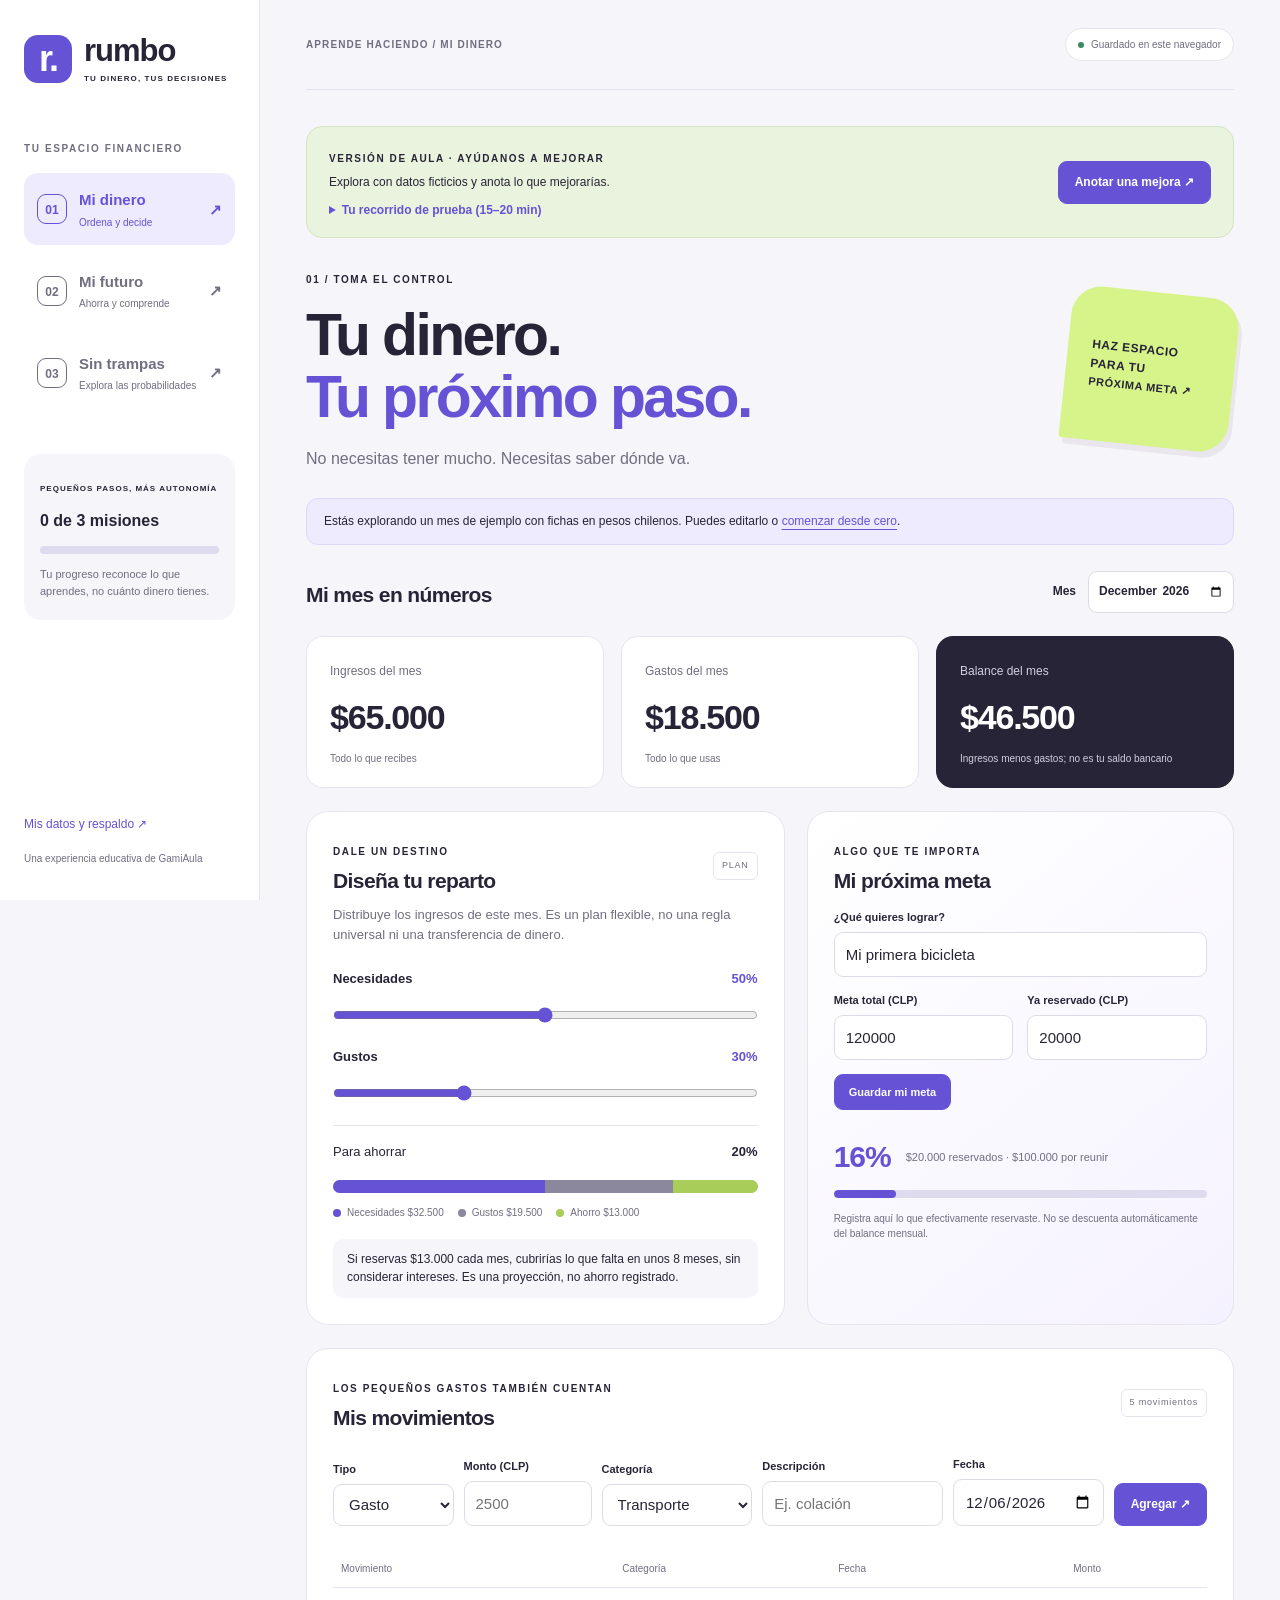
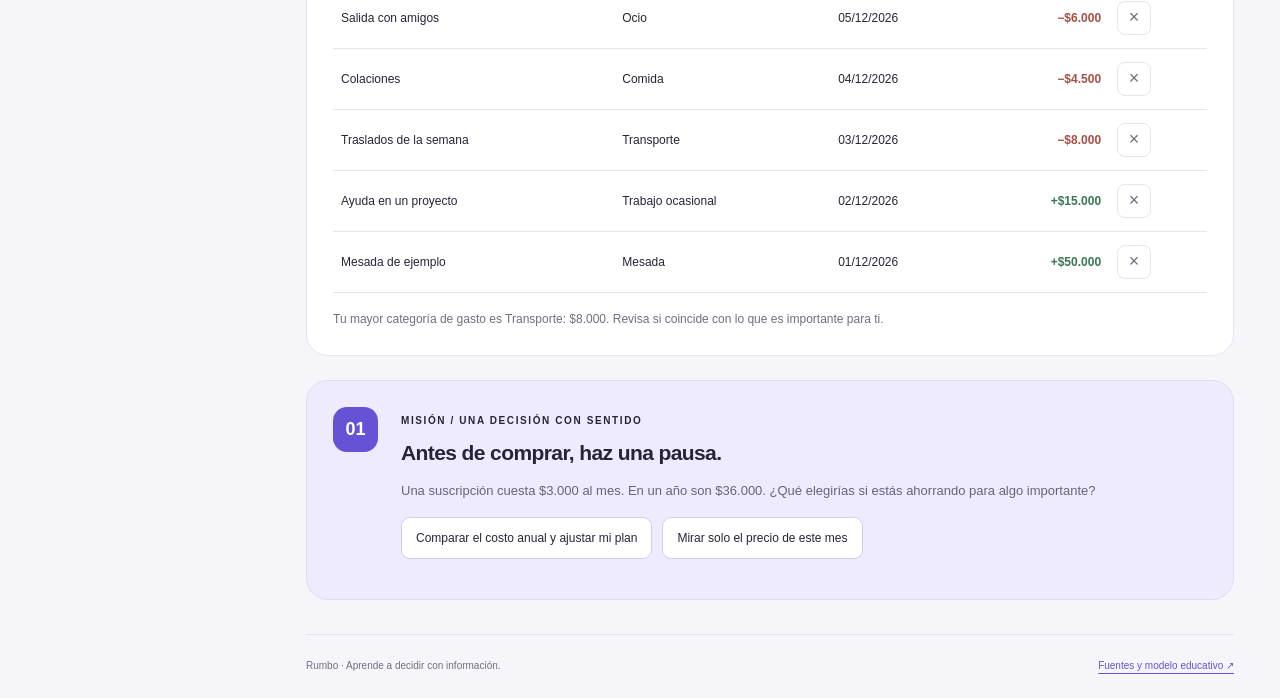
==== index.html @ 3457682f "Publicar Rumbo: finanzas para adolescentes y prueba en aula Incorpora presupuesto, productos de ahor" ====
<!doctype html>
<html lang="es-CL">
<head>
  <meta charset="utf-8">
  <meta name="viewport" content="width=device-width,initial-scale=1">
  <meta name="rumbo-version" content="1.1-aula-20261019">
  <meta name="theme-color" content="#6652d5">
  <meta name="description" content="Rumbo: aprende a organizar tu dinero, entender el ahorro y descubrir las matemáticas detrás de las apuestas.">
  <title>Rumbo · Tu dinero, tus decisiones</title>
  <link rel="icon" href="assets/icon.svg" type="image/svg+xml">
  <link rel="stylesheet" href="assets/styles.css">
  <script defer src="assets/finance.js"></script>
  <script defer src="assets/app.js"></script>
</head>
<body>
<a class="skip" href="#main">Saltar al contenido</a>
<aside class="sidebar">
  <a href="#dinero" class="brand"><span class="brand-icon">r.</span><span>rumbo<span class="brand-small">TU DINERO, TUS DECISIONES</span></span></a>
  <div class="side-label">TU ESPACIO FINANCIERO</div>
  <nav aria-label="Secciones principales">
    <a href="#dinero" data-route="dinero"><span class="nav-symbol">01</span><span>Mi dinero<small>Ordena y decide</small></span><span class="arrow">↗</span></a>
    <a href="#futuro" data-route="futuro"><span class="nav-symbol">02</span><span>Mi futuro<small>Ahorra y comprende</small></span><span class="arrow">↗</span></a>
    <a href="#riesgos" data-route="riesgos"><span class="nav-symbol">03</span><span>Sin trampas<small>Explora las probabilidades</small></span><span class="arrow">↗</span></a>
  </nav>
  <div class="route-progress"><span class="eyebrow">PEQUEÑOS PASOS, MÁS AUTONOMÍA</span><strong id="progress-label">0 de 3 misiones</strong><progress id="progress" max="3" value="0">0 de 3</progress><p>Tu progreso reconoce lo que aprendes, no cuánto dinero tienes.</p></div>
  <div class="side-bottom"><button class="text-button" id="open-data">Mis datos y respaldo ↗</button><span>Una experiencia educativa de GamiAula</span></div>
</aside>
<main id="main" tabindex="-1">
  <header class="topbar"><span id="breadcrumb">APRENDE HACIENDO / MI DINERO</span><span class="local-pill"><i></i> Guardado en este navegador</span></header>

  <aside class="classroom-banner" aria-label="Prueba en aula"><div><span class="eyebrow">VERSIÓN DE AULA · AYÚDANOS A MEJORAR</span><p>Explora con datos ficticios y anota lo que mejorarías.</p><details><summary>Tu recorrido de prueba (15–20 min)</summary><ol><li>Mi dinero: agrega un gasto y cambia tu meta.</li><li>Mi futuro: compara dos productos y calcula un escenario con tasa cero.</li><li>Sin trampas: compara la ruleta con la moneda justa. ¿Qué cambia?</li><li>Anota una mejora concreta y descarga tus notas para entregarlas al docente.</li></ol></details></div><button class="button" id="open-feedback">Anotar una mejora ↗</button></aside>
  <section class="page" id="page-dinero" aria-labelledby="title-dinero">
    <div class="page-heading"><div><span class="eyebrow">01 / TOMA EL CONTROL</span><h1 id="title-dinero">Tu dinero.<br><span>Tu próximo paso.</span></h1><p>No necesitas tener mucho. Necesitas saber dónde va.</p></div><div class="heading-sticker">HAZ ESPACIO<br>PARA TU<br><strong>PRÓXIMA META ↗</strong></div></div>
    <div class="notice" id="demo-notice">Estás explorando un mes de ejemplo con fichas en pesos chilenos. Puedes editarlo o <button class="text-button" id="start-empty">comenzar desde cero</button>.</div>
    <div class="section-line"><h2>Mi mes en números</h2><label class="inline-label" for="period">Mes <input id="period" type="month"></label></div>
    <div class="stats"><article class="stat"><span>Ingresos del mes</span><strong id="income">$0</strong><small>Todo lo que recibes</small></article><article class="stat"><span>Gastos del mes</span><strong id="expenses">$0</strong><small>Todo lo que usas</small></article><article class="stat dark"><span>Balance del mes</span><strong id="balance">$0</strong><small>Ingresos menos gastos; no es tu saldo bancario</small></article></div>
    <div class="grid budget-grid"><article class="card"><div class="card-heading"><div><span class="eyebrow">DALE UN DESTINO</span><h2>Diseña tu reparto</h2></div><span class="mini-badge">PLAN</span></div><p>Distribuye los ingresos de este mes. Es un plan flexible, no una regla universal ni una transferencia de dinero.</p><div class="allocation"><label for="needs">Necesidades <output id="needs-out">50%</output></label><input id="needs" type="range" min="0" max="100" value="50"><label for="wants">Gustos <output id="wants-out">30%</output></label><input id="wants" type="range" min="0" max="100" value="30"><div class="allocation-row">Para ahorrar <strong id="save-percent">20%</strong></div></div><div id="allocation-bar" class="stacked" aria-hidden="true"></div><div id="allocation-amounts" class="legend"></div><p class="feedback" id="budget-feedback" aria-live="polite"></p></article>
    <article class="card goal-card"><span class="eyebrow">ALGO QUE TE IMPORTA</span><h2>Mi próxima meta</h2><form id="goal-form"><label for="goal-name">¿Qué quieres lograr?</label><input id="goal-name" maxlength="60" value="Mi primera bicicleta" required><div class="two"><div><label for="goal-target">Meta total (CLP)</label><input id="goal-target" type="number" min="1" max="100000000" step="1" value="120000" required></div><div><label for="goal-saved">Ya reservado (CLP)</label><input id="goal-saved" type="number" min="0" max="100000000" step="1" value="20000" required></div></div><button class="button small" type="submit">Guardar mi meta</button></form><div class="goal-summary"><strong id="goal-percentage">17%</strong><span id="goal-status"></span></div><progress id="goal-progress" max="100" value="17">17%</progress><p class="muted">Registra aquí lo que efectivamente reservaste. No se descuenta automáticamente del balance mensual.</p></article></div>
    <article class="card ledger"><div class="card-heading"><div><span class="eyebrow">LOS PEQUEÑOS GASTOS TAMBIÉN CUENTAN</span><h2>Mis movimientos</h2></div><span class="mini-badge" id="entry-count">0 movimientos</span></div><form id="entry-form" class="entry-form"><div><label for="entry-type">Tipo</label><select id="entry-type"><option value="expense">Gasto</option><option value="income">Ingreso</option></select></div><div><label for="entry-amount">Monto (CLP)</label><input id="entry-amount" type="number" min="1" max="10000000" step="1" placeholder="2500" required></div><div><label for="entry-category">Categoría</label><select id="entry-category"><option>Transporte</option><option>Comida</option><option>Ocio</option><option>Mesada</option><option>Trabajo ocasional</option><option>Otros</option></select></div><div><label for="entry-note">Descripción</label><input id="entry-note" maxlength="80" placeholder="Ej. colación" required></div><div><label for="entry-date">Fecha</label><input id="entry-date" type="date" required></div><button class="button" type="submit">Agregar ↗</button></form><div class="table-wrap"><table><caption class="sr-only">Movimientos del mes seleccionado</caption><thead><tr><th>Movimiento</th><th>Categoría</th><th>Fecha</th><th class="align-right">Monto</th><th><span class="sr-only">Acciones</span></th></tr></thead><tbody id="entries"></tbody></table></div><div id="spending-summary" class="muted"></div></article>
    <article class="mission"><span class="mission-number">01</span><div><span class="eyebrow">MISIÓN / UNA DECISIÓN CON SENTIDO</span><h2>Antes de comprar, haz una pausa.</h2><p>Una suscripción cuesta $3.000 al mes. En un año son $36.000. ¿Qué elegirías si estás ahorrando para algo importante?</p><div class="choices" data-mission="budget"><button data-answer="compare">Comparar el costo anual y ajustar mi plan</button><button data-answer="ignore">Mirar solo el precio de este mes</button></div><p class="mission-feedback" aria-live="polite"></p></div></article>
  </section>
  <section class="page" id="page-futuro" hidden aria-labelledby="title-futuro">
    <div class="page-heading"><div><span class="eyebrow">02 / PIENSA UN POCO MÁS ALLÁ</span><h1 id="title-futuro">Tu yo del futuro<br><span>te lo va a agradecer.</span></h1><p>Comprende las opciones antes de elegir dónde guardar tu dinero.</p></div><div class="heading-sticker mint">TIEMPO<br>+ CONSTANCIA<br><strong>= POSIBILIDADES</strong></div></div>
    <div class="concept-strip"><div><strong>Ahorro</strong><p>Reservar parte del dinero para una meta o un imprevisto.</p></div><div><strong>Inversión</strong><p>Usar dinero en un instrumento que puede generar un retorno y también pérdidas.</p></div><div><strong>Liquidez</strong><p>Qué tan fácil y rápido puedes recuperar tu dinero.</p></div></div>
    <div class="section-line"><h2>No todas las opciones hacen lo mismo</h2><span class="muted">Abre una ficha para conocerla</span></div>
    <div class="products" id="products"></div>
    <article class="card"><div class="card-heading"><div><span class="eyebrow">LABORATORIO DE AHORRO</span><h2>Lo pequeño puede sumar</h2></div><span class="mini-badge">SIMULADOR</span></div><p>Prueba una tasa hipotética, incluso negativa. No representa una oferta ni garantiza resultados. Los aportes se realizan al final de cada mes.</p><form id="saving-form" class="saving-form"><div><label for="initial">Monto inicial (CLP)</label><input id="initial" type="number" min="0" max="100000000" value="20000" step="1" required></div><div><label for="monthly">Aporte mensual (CLP)</label><input id="monthly" type="number" min="0" max="10000000" value="10000" step="1" required></div><div><label for="months">Plazo (meses)</label><input id="months" type="number" min="1" max="120" value="12" step="1" required></div><div><label for="rate">Tasa anual efectiva (%)</label><input id="rate" type="number" min="-50" max="50" value="4" step="0.1" required></div><div><label for="inflation">Inflación anual supuesta (%)</label><input id="inflation" type="number" min="-10" max="50" value="3" step="0.1" required></div><button class="button" type="submit">Calcular mi escenario ↗</button></form><div class="grid projection-grid"><div><div class="projection-total"><span>Total nominal al final</span><strong id="projection-total"></strong></div><dl class="metrics"><div><dt>Dinero aportado</dt><dd id="contributed"></dd></div><div><dt>Interés o variación simulada</dt><dd id="yield"></dd></div><div><dt>Valor en pesos de hoy</dt><dd id="real"></dd></div></dl><p class="muted">El valor real ajusta el total por la inflación supuesta. Este modelo omite impuestos, comisiones y variaciones de tasa.</p></div><div><div id="saving-chart" class="chart"></div><div class="legend"><span><i class="dot purple"></i> Total nominal</span><span><i class="dot gray"></i> Aportes</span></div></div></div></article>
    <div class="grid"><article class="card tinted"><span class="eyebrow">UNA PROMESA QUE MERECE PREGUNTAS</span><h2>“Duplica tu dinero sin riesgo”.</h2><p>Una rentabilidad muy alta, garantizada y urgente es una señal de alerta. Verifica la institución, entiende los costos y conversa con un adulto de confianza antes de entregar dinero o datos.</p><a href="https://www.cmfchile.cl/educa/621/w3-article-27432.html" target="_blank" rel="noopener noreferrer">Explorar CMF Educa ↗</a></article><article class="card"><span class="eyebrow">CUATRO PREGUNTAS CLAVE</span><h2>Antes de elegir un producto</h2><ol class="questions"><li>¿Para qué necesito el dinero y en qué fecha?</li><li>¿Cuánto podría perder y cómo me afectaría?</li><li>¿Cuándo puedo retirarlo y cuánto cuesta?</li><li>¿Quién lo ofrece y dónde verifico sus condiciones?</li></ol><p class="muted">El acceso de menores y los requisitos de representación dependen del producto y la institución. Esta app no abre cuentas ni realiza inversiones.</p></article></div>
    <article class="mission"><span class="mission-number">02</span><div><span class="eyebrow">MISIÓN / EL TIEMPO IMPORTA</span><h2>Necesitas tu dinero en dos semanas.</h2><p>Estás juntando dinero para una salida con tu curso. ¿Qué revisarías primero?</p><div class="choices" data-mission="saving"><button data-answer="liquidity">La disponibilidad del dinero y el riesgo de pérdida</button><button data-answer="return">Solo la opción que promete ganar más</button></div><p class="mission-feedback" aria-live="polite"></p></div></article>
  </section>
  <section class="page" id="page-riesgos" hidden aria-labelledby="title-riesgos">
    <div class="page-heading"><div><span class="eyebrow">03 / MIRA DETRÁS DE LA PROMESA</span><h1 id="title-riesgos">La suerte no es<br><span>un plan financiero.</span></h1><p>Descubre por qué ganar una vez no cambia las reglas del juego.</p></div><div class="heading-sticker coral">PREGUNTA<br>POR LOS NÚMEROS.<br><strong>NO POR LA RACHA.</strong></div></div>
    <div class="notice coral-notice">Laboratorio matemático con fichas ficticias. Aquí no se apuesta, no se compra y no hay premios por ganar.</div>
    <div class="grid"><article class="card"><span class="eyebrow">EL DETALLE QUE CAMBIA TODO</span><h2>¿Qué es la ventaja de la casa?</h2><p>Es la parte de lo apostado que el modelo deja, en promedio, al operador. En una ruleta europea idealizada, apostar a un color acierta 18 de 37 veces: el cero hace la diferencia.</p><div class="formula">18/37 × (+1) + 19/37 × (−1)<strong>= −1/37 ≈ −2,70%</strong></div><p>Puedes ganar una sesión. Al repetir apuestas con estas reglas, el resultado esperado es negativo. El retorno promedio no describe lo que recibirá cada persona.</p></article><article class="card dark-card"><span class="eyebrow">UNA GANANCIA AISLADA NO ES UNA ESTRATEGIA</span><h2>Observa muchas sesiones,<br>no solo una historia.</h2><p>Las redes suelen mostrar a quien ganó. No muestran necesariamente a todas las personas que perdieron ni cuánto apostaron antes.</p><p>En el laboratorio compararás una sesión, el promedio de 300 sesiones y el resultado esperado según las reglas.</p></article></div>
    <article class="card"><div class="card-heading"><div><span class="eyebrow">LABORATORIO DE PROBABILIDADES</span><h2>Lo que una racha no te cuenta</h2></div><span class="mini-badge">300 SESIONES</span></div><form id="risk-form" class="risk-form"><div><label for="risk-model">Modelo matemático</label><select id="risk-model"><option value="roulette">Ruleta europea: color (18/37)</option><option value="coin">Moneda: pago total de 1,9×</option><option value="fair">Moneda justa: control sin ventaja</option></select></div><div><label for="risk-stake">Fichas por ronda</label><input id="risk-stake" type="number" value="100" min="1" max="100000" step="1" required></div><div><label for="risk-rounds">Rondas por sesión</label><select id="risk-rounds"><option value="10">10</option><option value="100" selected>100</option><option value="500">500</option><option value="1000">1.000</option></select></div><button class="button" type="submit">Analizar 300 sesiones ↗</button></form><p class="muted" id="model-description"></p><div class="stats risk-stats"><article class="stat"><span>Ventaja teórica de la casa</span><strong id="house-edge"></strong><small>Por cada ficha apostada</small></article><article class="stat"><span>Resultado esperado por sesión</span><strong id="expected-net"></strong><small>Según probabilidades y pagos</small></article><article class="stat dark"><span>Promedio observado por sesión</span><strong id="observed-net"></strong><small>Varía en cada experimento</small></article></div><div id="risk-chart" class="chart wide-chart"></div><div class="legend"><span><i class="dot gray"></i> Una sesión</span><span><i class="dot purple"></i> Promedio de 300 sesiones</span><span><i class="dot coral-dot"></i> Resultado esperado</span></div><div id="session-bar" class="stacked" aria-hidden="true"></div><p id="session-summary" class="feedback" aria-live="polite"></p><details><summary>Cómo interpretar el experimento</summary><p>Cada ronda es independiente y usa el mismo tamaño de apuesta. Si se acierta, el pago total incluye la ficha inicial; si se pierde, se pierde esa ficha. En el control justo no hay ventaja de la casa, pero sigue existiendo variación y riesgo de pérdidas.</p><p>Completamos todas las rondas sin límite de capital para estudiar el resultado neto acumulado. Los valores negativos son pérdidas acumuladas, no un saldo real. No modelamos endeudamiento ni abandono por falta de fondos.</p><p>La ventaja indica el ingreso bruto esperado por lo apostado, antes de gastos del operador. Ni una sesión ni 300 sesiones garantizan un resultado concreto.</p></details></article>
    <div class="grid"><article class="card"><span class="eyebrow">LA FALACIA DEL JUGADOR</span><h2>“Ya me toca ganar”.</h2><p>En un evento independiente, los resultados anteriores no cambian la probabilidad del siguiente. Después de cinco pérdidas en el modelo de ruleta, acertar a un color sigue teniendo probabilidad 18/37.</p><div class="probability-strip"><strong>48,65%</strong><span>antes de la racha<br>y después de la racha</span></div></article><article class="card tinted"><span class="eyebrow">SEÑALES PARA HACER UNA PAUSA</span><h2>Recuperar lo perdido puede costar más.</h2><p>Perseguir pérdidas, ocultar gastos, pedir dinero para apostar o dejar actividades importantes son razones para buscar apoyo.</p><p>Habla con un adulto de confianza, orientación de tu colegio o un profesional de salud. Pedir ayuda no requiere haber perdido una cantidad determinada.</p></article></div>
    <article class="mission"><span class="mission-number">03</span><div><span class="eyebrow">MISIÓN / DESARMA LA TRAMPA</span><h2>Perdiste cinco veces seguidas.</h2><p>En este modelo las rondas son independientes. ¿Qué pasa con la siguiente?</p><div class="choices" data-mission="risk"><button data-answer="same">La probabilidad sigue igual</button><button data-answer="due">Es más probable ganar porque “ya toca”</button></div><p class="mission-feedback" aria-live="polite"></p></div></article>
  </section>
  <footer><span>Rumbo · Aprende a decidir con información.</span><button class="text-button" id="open-sources">Fuentes y modelo educativo ↗</button></footer>
</main>
<dialog id="data-dialog"><div class="dialog-heading"><h2>Tu espacio, tus datos</h2><button class="icon-button" data-close="data-dialog" aria-label="Cerrar">×</button></div><p>No necesitas registrarte. Tus movimientos, meta y misiones se guardan en este navegador. No llegan a GitHub ni a GamiAula.</p><p>En un dispositivo compartido, usa ejemplos ficticios. Puedes descargar un respaldo y restaurarlo en otro navegador.</p><div class="dialog-actions"><button class="button" id="export-data">Descargar respaldo JSON</button><label class="button secondary" for="import-data">Restaurar respaldo</label><input id="import-data" type="file" accept=".json,application/json" class="sr-only"><button class="button secondary" id="load-demo">Cargar ejemplo (reemplaza datos)</button><button class="button danger" id="clear-data">Borrar mis datos de este navegador</button></div><p id="data-feedback" aria-live="polite"></p><p class="muted">Si borras los datos del navegador o usas modo privado, el guardado puede desaparecer. La app funciona sin conexiones externas; solo los enlaces a fuentes abren otros sitios.</p></dialog>
<dialog id="sources-dialog"><div class="dialog-heading"><h2>Aprender con respaldo</h2><button class="icon-button" data-close="sources-dialog" aria-label="Cerrar">×</button></div><p>Contenido educativo para adolescentes, con montos de ejemplo en CLP. Tasas hipotéticas, sin recomendaciones de compra ni contratación.</p><ul class="sources"><li><a href="https://www.cmfchile.cl/educa/621/w3-article-27432.html" target="_blank" rel="noopener noreferrer">CMF Educa: instrumentos de ahorro ↗</a></li><li><a href="https://www.cmfchile.cl/educa/621/w3-propertyvalue-988.html" target="_blank" rel="noopener noreferrer">CMF Educa: fondos mutuos y riesgos ↗</a></li><li><a href="https://www.cmfchile.cl/educa/621/w3-article-518.html" target="_blank" rel="noopener noreferrer">CMF Educa: instrumentos del mercado de valores ↗</a></li><li><a href="https://www.gamblingcommission.gov.uk/public-and-players/guide/return-to-player-how-much-gaming-machines-payout" target="_blank" rel="noopener noreferrer">Gambling Commission: retorno promedio e independencia ↗</a></li></ul><p class="muted">Fuentes revisadas el 13 de octubre de 2026. El modelo de ruleta y la moneda con pago reducido son ejemplos matemáticos simplificados. Los términos reales dependen de cada producto.</p></dialog>
<dialog id="feedback-dialog" aria-labelledby="feedback-title"><div class="dialog-heading"><h2 id="feedback-title">Tus ideas mejoran Rumbo</h2><button class="icon-button" data-close="feedback-dialog" aria-label="Cerrar notas">×</button></div><p>Usa ejemplos ficticios. No incluyas tu nombre, datos de tu familia ni información financiera real. Las notas quedan en este navegador: descárgalas y compártelas con tu docente.</p><form id="feedback-form"><div class="two"><div><label for="feedback-section">Sección</label><select id="feedback-section"><option value="dinero">Mi dinero</option><option value="futuro">Mi futuro</option><option value="riesgos">Sin trampas</option><option value="general">Toda la app</option></select></div><div><label for="feedback-kind">¿Qué encontraste?</label><select id="feedback-kind"><option>Idea de mejora</option><option>Algo no funciona</option><option>Algo no se entiende</option><option>Algo que me gustó</option></select></div></div><label for="feedback-task">¿Qué intentabas hacer?</label><textarea id="feedback-task" rows="2" maxlength="500" required placeholder="Ej. comparar dos escenarios de ahorro"></textarea><label for="feedback-result">¿Qué ocurrió o qué mejorarías?</label><textarea id="feedback-result" rows="3" maxlength="700" required></textarea><label for="feedback-expect">¿Qué esperabas o qué propones? (opcional)</label><textarea id="feedback-expect" rows="2" maxlength="700"></textarea><button class="button" type="submit">Guardar nota</button></form><p id="feedback-status" role="status"></p><div id="feedback-list"></div><button class="button secondary" id="download-feedback">Descargar mis notas (.txt)</button><p class="muted">Descargar prepara un archivo; no lo envía automáticamente al docente. Estas notas se guardan y descargan por separado del respaldo de tus movimientos.</p></dialog>
<div id="toast" role="status" aria-live="polite"></div>
<noscript><p>Activa JavaScript para usar los simuladores y guardar movimientos.</p></noscript>
</body>
</html>
---- assets/styles.css ----
:root{--bg:#f6f5f9;--paper:#fff;--ink:#272437;--muted:#716e80;--purple:#6652d5;--lavender:#eeebff;--lime:#d7f48a;--line:#e7e4ef;--coral:#dc765f;--mint:#b9e8d3;--radius:22px}*{box-sizing:border-box}html{scroll-behavior:smooth}body{margin:0;background:var(--bg);color:var(--ink);font-family:Inter,"Segoe UI",Arial,sans-serif;font-size:15px;line-height:1.55}button,input,select{font:inherit}button,a,input,select,summary{touch-action:manipulation}button,a{transition:background .15s,color .15s,transform .15s}button{cursor:pointer}a{color:var(--purple);text-underline-offset:4px}a:hover{color:#47359b}button:focus-visible,a:focus-visible,input:focus-visible,select:focus-visible,summary:focus-visible{outline:3px solid var(--purple);outline-offset:4px}h1,h2,h3,p{margin-top:0}h1{font-size:clamp(36px,4.6vw,61px);line-height:1.05;letter-spacing:-2.6px;font-weight:780;margin:14px 0 20px}h1 span{color:var(--purple)}h2{font-size:21px;letter-spacing:-.6px;line-height:1.3;margin:6px 0 14px}h3{font-size:19px;margin:9px 0}p{margin-bottom:16px}small{display:block}.sidebar{position:fixed;inset:0 auto 0 0;width:260px;background:var(--paper);border-right:1px solid var(--line);padding:34px 24px;display:flex;flex-direction:column;z-index:5}.brand{display:flex;gap:12px;align-items:center;text-decoration:none;color:var(--ink);font-size:31px;letter-spacing:-1px;line-height:1.1;font-weight:800}.brand-icon{background:var(--purple);border-radius:14px;color:#fff;width:48px;height:48px;display:grid;place-items:center;font-size:36px;letter-spacing:-2px}.brand-small{display:block;font-size:8px;letter-spacing:1.1px;margin-top:7px}.side-label,.eyebrow{font-size:10px;letter-spacing:1.6px;font-weight:750}.side-label{color:var(--muted);margin:57px 0 17px}.sidebar nav{display:grid;gap:10px}.sidebar nav a{display:flex;gap:12px;align-items:center;padding:15px 13px;border-radius:14px;text-decoration:none;color:var(--muted);font-weight:650}.sidebar nav a.active{background:var(--lavender);color:var(--purple)}.nav-symbol{font-size:12px;line-height:30px;text-align:center;border:1px solid currentColor;border-radius:9px;width:30px;height:30px;flex-shrink:0}.sidebar nav small{font-size:10px;font-weight:400;margin-top:3px}.arrow{margin-left:auto}.route-progress{margin-top:45px;background:var(--bg);padding:20px 16px;border-radius:17px}.route-progress .eyebrow{font-size:8px;letter-spacing:1px}.route-progress strong{display:block;font-size:16px;margin:12px 0}.route-progress p{font-size:11px;color:var(--muted);margin:12px 0 0}.side-bottom{margin-top:auto;padding-top:25px}.side-bottom>span{font-size:10px;display:block;color:var(--muted);margin-top:16px}.text-button{background:none;border:0;padding:0;color:var(--purple);font-size:inherit;text-align:left;text-decoration:underline;text-underline-offset:4px}.side-bottom button{font-size:12px;text-decoration:none}main{margin-left:260px;padding:0 46px 24px;max-width:1550px}.topbar{height:90px;display:flex;align-items:center;justify-content:space-between;gap:16px;border-bottom:1px solid var(--line);margin-bottom:36px;font-size:10px;font-weight:650;letter-spacing:1.1px;color:var(--muted)}.local-pill{background:var(--paper);border:1px solid var(--line);padding:8px 12px;border-radius:25px;font-size:10px;font-weight:400;letter-spacing:0;white-space:nowrap;display:flex;align-items:center;gap:7px}.local-pill i{height:6px;width:6px;border-radius:50%;background:#3c8861}.page-heading{display:flex;justify-content:space-between;align-items:center;gap:26px;margin-bottom:26px}.page-heading p{font-size:16px;color:var(--muted);max-width:560px;margin-bottom:0}.heading-sticker{width:168px;flex-shrink:0;min-height:154px;display:flex;flex-direction:column;justify-content:center;background:var(--lime);padding:20px 24px;border-radius:30px 30px 30px 3px;transform:rotate(6deg);font-size:12px;font-weight:600;letter-spacing:.5px;line-height:1.6;box-shadow:4px 6px 0 #e9e7ed}.heading-sticker strong{font-size:11px}.mint{background:var(--mint)}.coral{background:#f5b5a7}.notice{font-size:12px;background:var(--lavender);border:1px solid #ded7fb;border-radius:12px;padding:13px 17px;margin-bottom:26px}.coral-notice{background:#fff1ea;border-color:#f4d2c2}.section-line{display:flex;align-items:center;justify-content:space-between;gap:16px;margin-bottom:17px}.section-line h2{margin:0}.inline-label{display:flex;gap:12px;align-items:center;font-size:12px}.inline-label input{padding:7px 9px;max-width:165px}.stats{display:grid;grid-template-columns:repeat(3,1fr);gap:17px;margin-bottom:23px}.stat{background:var(--paper);border:1px solid var(--line);border-radius:17px;padding:21px 23px}.stat>span{color:var(--muted);font-size:12px}.stat strong{display:block;font-size:clamp(22px,2.8vw,34px);letter-spacing:-1.2px;margin:10px 0 7px;overflow-wrap:anywhere}.stat small{font-size:10px;color:var(--muted)}.dark{background:var(--ink);color:white;border-color:var(--ink)}.dark>span,.dark small{color:#d2cedf}.grid{display:grid;grid-template-columns:1fr 1fr;gap:22px;margin-bottom:23px}.budget-grid{grid-template-columns:1.12fr 1fr}.card{background:var(--paper);border:1px solid var(--line);border-radius:var(--radius);padding:26px;min-width:0;margin-bottom:23px}.grid>.card{margin:0}.card p{color:var(--muted);font-size:13px}.card-heading{display:flex;align-items:center;justify-content:space-between;gap:12px;margin-bottom:10px}.card-heading h2{margin-bottom:0}.mini-badge{border:1px solid var(--line);border-radius:6px;font-size:9px;padding:6px 8px;white-space:nowrap;letter-spacing:.8px;color:var(--muted)}.allocation{margin-top:24px}.allocation label{display:flex;align-items:center;justify-content:space-between;font-size:13px}.allocation output{font-weight:700;color:var(--purple)}input,select{width:100%;border:1px solid #dedbe8;background:#fff;border-radius:9px;padding:10px 11px;color:var(--ink);min-height:42px;min-width:0}input[type=range]{padding:0;min-height:24px;accent-color:var(--purple);margin:8px 0 20px;border:0;box-shadow:none}.allocation-row{display:flex;justify-content:space-between;font-size:13px;border-top:1px solid var(--line);padding-top:16px}.stacked{display:flex;overflow:hidden;height:13px;border-radius:9px;background:var(--line);margin:18px 0 12px}.stacked>span{height:100%}.legend{display:flex;gap:14px;flex-wrap:wrap;font-size:10px;color:var(--muted)}.legend span{display:flex;align-items:center;gap:6px}.dot{width:8px;height:8px;border-radius:50%;display:inline-block;flex-shrink:0}.purple{background:var(--purple)}.gray{background:#8b879d}.green{background:#a8ce59}.coral-dot{background:var(--coral)}.feedback{background:var(--bg);border-radius:10px;padding:11px 14px;font-size:12px!important;margin:18px 0 0!important;color:var(--ink)!important}.goal-card{background:linear-gradient(140deg,#fff,#f5f2ff)}label{display:block;font-size:11px;font-weight:650;margin-bottom:6px}.two{display:grid;grid-template-columns:1fr 1fr;gap:14px;margin-top:15px}.button{display:inline-flex;align-items:center;justify-content:center;background:var(--purple);color:#fff;border:1px solid var(--purple);padding:11px 16px;border-radius:9px;font-size:12px;font-weight:650;text-decoration:none;min-height:42px}.button:hover{background:#5140b7;color:#fff}.button.small{margin-top:14px;padding:8px 14px;font-size:11px;min-height:36px}.secondary{background:var(--lavender);color:var(--purple);border-color:#ded7fb}.danger{background:#fff1eb;color:#a13b30;border-color:#edbdaf}.goal-summary{display:flex;align-items:center;gap:15px;margin:24px 0 9px}.goal-summary strong{font-size:30px;letter-spacing:-1px;color:var(--purple)}.goal-summary span{font-size:11px;color:var(--muted)}progress{appearance:none;display:block;width:100%;border:0;height:8px;border-radius:9px;overflow:hidden;background:#dfdbef}progress::-webkit-progress-bar{background:#dfdbef}progress::-webkit-progress-value{background:var(--purple);border-radius:9px}progress::-moz-progress-bar{background:var(--purple)}.goal-card .muted{font-size:10px;margin:13px 0 0}.muted{color:var(--muted);font-size:12px}.entry-form{display:grid;grid-template-columns:.8fr .85fr 1fr 1.2fr 1fr auto;gap:10px;align-items:end;margin:24px 0}.table-wrap{overflow:auto}table{width:100%;border-collapse:collapse;font-size:12px}th{font-weight:500;color:var(--muted);font-size:10px;text-align:left;padding:11px 8px;border-bottom:1px solid var(--line)}td{padding:13px 8px;border-bottom:1px solid var(--line);max-width:250px;overflow-wrap:anywhere}.align-right{text-align:right}.positive{color:#397756;font-weight:700}.negative{color:#a85044;font-weight:700}.icon-button{border:1px solid var(--line);background:transparent;border-radius:8px;min-height:34px;min-width:34px;font-size:18px;color:var(--muted)}.icon-button:hover{background:var(--lavender)}#spending-summary{margin-top:17px}.mission{display:flex;gap:23px;background:var(--lavender);border:1px solid #e0dbf4;padding:26px;border-radius:var(--radius);margin:24px 0 34px}.mission-number{background:var(--purple);color:white;flex-shrink:0;width:45px;height:45px;border-radius:14px;display:grid;place-items:center;font-size:18px;font-weight:750}.mission h2{margin-top:9px}.mission p{font-size:13px;color:#69617d}.choices{display:flex;gap:10px;flex-wrap:wrap}.choices button{font-size:12px;border:1px solid #d4cceb;border-radius:9px;background:white;color:var(--ink);padding:11px 14px;text-align:left}.choices button:hover{border-color:var(--purple)}.choices button.selected{border-color:var(--purple);background:var(--purple);color:white}.mission .mission-feedback{margin:14px 0 0;color:#514281}.concept-strip{display:grid;grid-template-columns:repeat(3,1fr);gap:20px;margin:15px 0 35px;padding:23px 0;border-top:1px solid var(--line);border-bottom:1px solid var(--line)}.concept-strip strong{font-size:15px}.concept-strip p{font-size:12px;color:var(--muted);margin:7px 0 0}.products{display:grid;grid-template-columns:1fr 1fr;gap:18px;margin-bottom:23px}.product{margin:0;padding:22px}.product details p{margin-top:14px}.product-tag{color:var(--purple);background:var(--lavender);border-radius:6px;padding:4px 8px;display:inline-block;font-size:10px;font-weight:650}.product .product-summary{min-height:45px}.product dl{font-size:12px;display:grid;gap:7px}.product dl div{display:grid;grid-template-columns:65px 1fr;gap:12px}.product dt{color:var(--muted)}.product dd{margin:0}summary{font-size:12px;color:var(--purple);cursor:pointer;font-weight:600}details{margin-top:15px}details p{font-size:12px;color:var(--muted);margin:15px 0 0}.saving-form{display:grid;grid-template-columns:repeat(5,1fr);gap:12px;margin-top:23px;align-items:end}.saving-form button{grid-column:1/-1;justify-self:start}.projection-grid{grid-template-columns:.8fr 1.3fr;align-items:center;margin:26px 0 0}.projection-total span{font-size:12px;color:var(--muted)}.projection-total strong{display:block;font-size:39px;letter-spacing:-1.5px;color:var(--purple);margin:8px 0 18px}.metrics{font-size:12px;display:grid;gap:9px}.metrics>div{display:flex;justify-content:space-between;gap:12px}.metrics dt{color:var(--muted)}.metrics dd{margin:0;font-weight:650}.chart{width:100%;min-height:240px}.chart svg{display:block;width:100%;height:auto}.chart text{font:10px Inter,"Segoe UI",sans-serif;fill:var(--muted)}.chart .axis{stroke:#e7e4ef;stroke-width:1}.chart polyline{fill:none;stroke-width:2.7;stroke-linejoin:round;stroke-linecap:round}.tinted{background:#f0edff}.questions{padding-left:20px;display:grid;gap:12px;font-size:13px;color:var(--muted)}.formula{font-size:15px;background:var(--bg);padding:18px;border-radius:12px;margin-bottom:18px;text-align:center}.formula strong{display:block;font-size:24px;color:var(--purple);margin-top:7px}.dark-card{background:var(--ink);color:white;border-color:var(--ink)}.dark-card p{color:#d2cedf}.dark-card h2{font-size:27px;margin:20px 0}.dark-card .eyebrow{color:var(--lime)}.risk-form{display:grid;grid-template-columns:1.65fr 1fr 1fr auto;gap:13px;align-items:end;margin:25px 0 13px}.risk-stats{margin:21px 0}.risk-stats .stat{background:var(--bg);padding:18px;border:0}.risk-stats .stat.dark{background:var(--ink)}.risk-stats .stat strong{font-size:28px}.wide-chart{min-height:230px}.probability-strip{display:flex;align-items:center;gap:20px;background:var(--bg);padding:17px;border-radius:12px}.probability-strip strong{font-size:30px;color:var(--purple)}.probability-strip span{font-size:12px;color:var(--muted)}footer{display:flex;justify-content:space-between;border-top:1px solid var(--line);padding-top:23px;color:var(--muted);font-size:10px;gap:20px}dialog{border:1px solid var(--line);border-radius:22px;padding:29px;width:min(580px,calc(100% - 30px));max-height:85vh;color:var(--ink)}dialog::backdrop{background:#27243788;backdrop-filter:blur(4px)}dialog p{font-size:13px;color:var(--muted)}.dialog-heading{display:flex;justify-content:space-between;align-items:center;gap:12px}.dialog-heading h2{margin-bottom:12px}.dialog-actions{display:grid;gap:12px;margin:22px 0}.dialog-actions label{margin:0}.sources{display:grid;gap:15px;padding-left:20px;font-size:13px}#toast{position:fixed;bottom:22px;left:calc(50% + 100px);transform:translateX(-50%);background:var(--ink);color:white;border-radius:10px;padding:12px 20px;font-size:12px;z-index:30;max-width:90%;opacity:0;pointer-events:none}#toast.visible{opacity:1}.sr-only{position:absolute;width:1px;height:1px;padding:0;margin:-1px;overflow:hidden;clip:rect(0,0,0,0);white-space:nowrap;border:0}.skip{position:fixed;top:-90px;left:12px;z-index:50;background:white;padding:12px}.skip:focus{top:12px}[hidden]{display:none!important}
@media(min-width:1600px){main{margin-right:auto;margin-left:260px}}
@media(max-width:1200px){main{padding:0 28px 24px}.sidebar{width:225px;padding:30px 19px}main{margin-left:225px}.entry-form{grid-template-columns:repeat(3,1fr)}.entry-form button{width:100%}.saving-form{grid-template-columns:repeat(3,1fr)}.risk-form{grid-template-columns:repeat(2,1fr)}.heading-sticker{width:145px;font-size:10px}.stats{gap:12px}.stat{padding:18px}.legend{gap:10px}}
@media(max-width:920px){.sidebar{position:static;width:auto;padding:18px 24px 12px;border-right:0;border-bottom:1px solid var(--line)}.brand{font-size:25px}.brand-icon{width:39px;height:39px;font-size:29px}.brand-small{font-size:7px}.side-label,.route-progress,.side-bottom{display:none}.sidebar nav{display:flex;margin-top:19px;gap:8px}.sidebar nav a{flex:1;padding:10px;gap:9px;font-size:12px}.sidebar nav small{font-size:9px}.nav-symbol{width:25px;height:25px;line-height:25px;font-size:10px}.arrow{display:none}main{margin:0;padding:0 24px 24px;max-width:none}.topbar{height:66px;margin-bottom:27px}.page-heading{gap:16px}h1{font-size:46px}.projection-grid{grid-template-columns:1fr 1.2fr}#toast{left:50%}}
@media(max-width:640px){main{padding:0 17px 24px}.sidebar{padding:16px 17px 10px}.sidebar nav a{justify-content:center;padding:11px 6px;font-size:11px;gap:6px}.sidebar nav small{display:none}.nav-symbol{border:0;width:auto;height:auto;line-height:1;font-size:10px}.topbar{font-size:8px;gap:10px}.local-pill{font-size:8px;padding:7px 8px}.page-heading{align-items:flex-start;margin-bottom:22px}.heading-sticker{width:100px;min-height:111px;padding:15px 12px;border-radius:20px 20px 20px 2px;font-size:8px;line-height:1.7;margin-top:15px}.heading-sticker strong{font-size:8px}h1{font-size:35px;letter-spacing:-1.5px}.eyebrow{font-size:8px;letter-spacing:1.2px}.page-heading p{font-size:13px}.notice{font-size:11px;padding:12px}.section-line{align-items:flex-start;flex-direction:column;gap:10px}.section-line h2{font-size:19px}.stats{grid-template-columns:1fr 1fr;gap:11px}.stats>.stat:last-child{grid-column:1/-1}.stat{padding:16px}.stat strong{font-size:27px;margin:6px 0}.stat>span{font-size:11px}.stat small{font-size:9px}.grid,.budget-grid,.projection-grid{grid-template-columns:1fr;gap:17px}.card{padding:20px;border-radius:18px;margin-bottom:18px}.card-heading{gap:8px}.card-heading h2{font-size:19px}.entry-form,.saving-form,.risk-form{grid-template-columns:1fr 1fr}.entry-form>div:nth-child(4){grid-column:1/-1}.risk-form>div:first-child{grid-column:1/-1}.risk-form button{grid-column:1/-1}.products{grid-template-columns:1fr;gap:14px}.product .product-summary{min-height:0}.concept-strip{grid-template-columns:1fr;gap:16px;padding:20px 0}.concept-strip p{margin-top:4px}.mission{padding:20px;gap:13px}.mission-number{width:33px;height:33px;border-radius:10px;font-size:13px}.choices{flex-direction:column}.choices button{width:100%}.mission h2{font-size:19px}.mission p{font-size:12px}.projection-total strong{font-size:33px}.saving-form button{width:100%;justify-self:stretch}.chart{min-height:0}.wide-chart{margin-top:25px}.risk-stats .stat strong{font-size:25px}.two{gap:10px}.mini-badge{font-size:8px;white-space:normal;text-align:center}footer{flex-direction:column;gap:12px}table{min-width:500px}.dialog-heading h2{font-size:20px}}
@media(prefers-reduced-motion:reduce){html{scroll-behavior:auto}*{transition:none!important}}
.classroom-banner{display:flex;align-items:center;justify-content:space-between;gap:20px;background:#eaf3de;border:1px solid #d5e5bf;border-radius:16px;padding:18px 22px;margin:0 0 28px}.classroom-banner p{font-size:12px;margin:5px 0 0}.classroom-banner details{margin-top:9px}.classroom-banner ol{font-size:12px;margin:12px 0 0;padding-left:20px;display:grid;gap:7px}.classroom-banner>.button{flex-shrink:0}textarea{font:inherit;width:100%;min-width:0;resize:vertical;padding:10px 12px;border:1px solid #dedbe8;border-radius:9px;color:var(--ink);margin-bottom:12px}textarea:focus-visible{outline:3px solid var(--purple);outline-offset:3px}#feedback-form .two{margin:0 0 16px}#feedback-list article{border:1px solid var(--line);border-radius:10px;padding:13px;margin:14px 0}#feedback-list article p{white-space:pre-wrap;overflow-wrap:anywhere;font-size:12px;margin:8px 0}#feedback-list article strong{font-size:12px}#download-feedback{margin-bottom:15px}@media(max-width:640px){.classroom-banner{flex-direction:column;align-items:stretch;padding:17px}.classroom-banner .button{align-self:flex-start}}
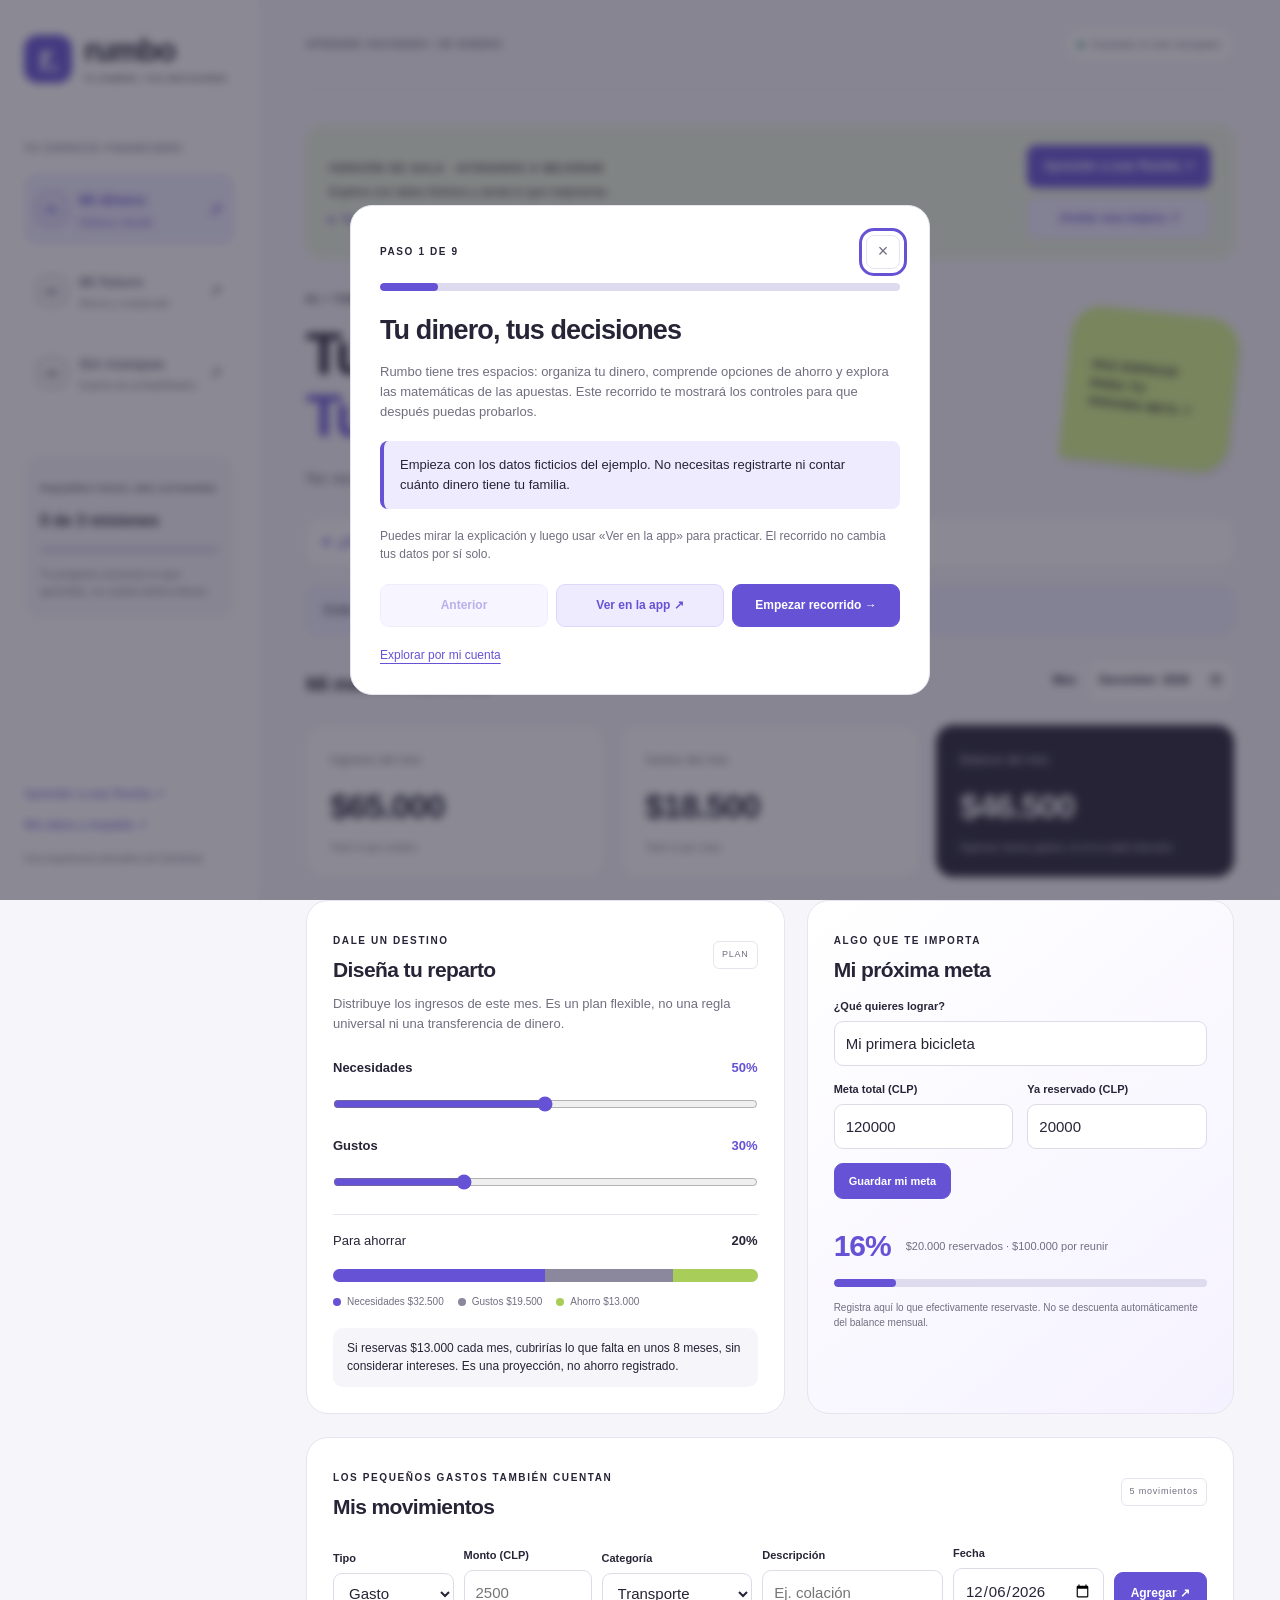
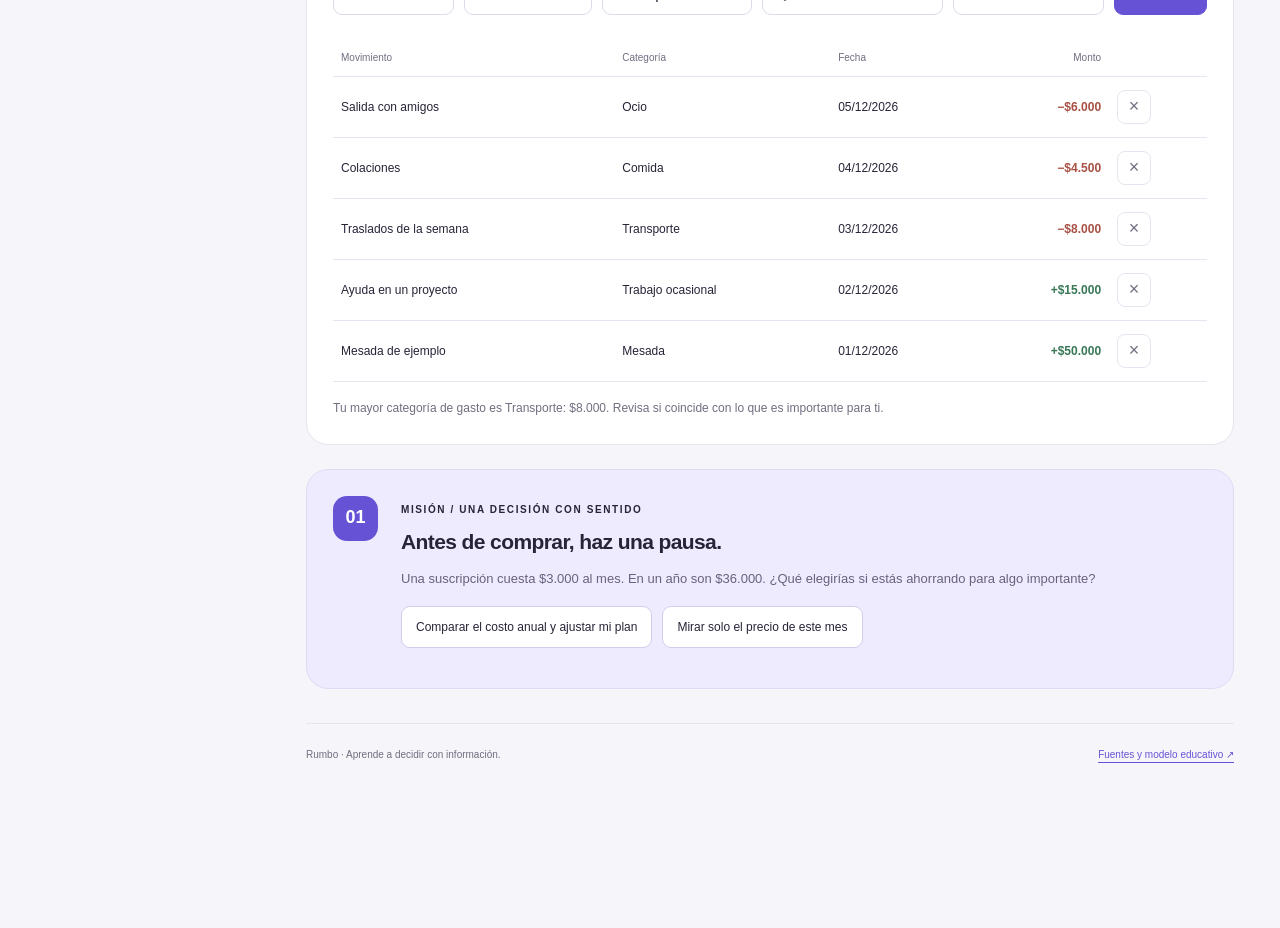
==== commit 70add54d: "Añadir tutorial interactivo de Rumbo y ayudas por sección Incluye nueve pasos, práctica con controle" ====
--- a/index.html
+++ b/index.html
@@ -3,14 +3,14 @@
 <head>
   <meta charset="utf-8">
   <meta name="viewport" content="width=device-width,initial-scale=1">
-  <meta name="rumbo-version" content="1.1-aula-20261019">
+  <meta name="rumbo-version" content="1.2-tutorial-20261019">
   <meta name="theme-color" content="#6652d5">
   <meta name="description" content="Rumbo: aprende a organizar tu dinero, entender el ahorro y descubrir las matemáticas detrás de las apuestas.">
   <title>Rumbo · Tu dinero, tus decisiones</title>
   <link rel="icon" href="assets/icon.svg" type="image/svg+xml">
-  <link rel="stylesheet" href="assets/styles.css">
+  <link rel="stylesheet" href="assets/styles.css?v=20261019-2">
   <script defer src="assets/finance.js"></script>
-  <script defer src="assets/app.js"></script>
+  <script defer src="assets/app.js?v=20261019-2"></script>
 </head>
 <body>
 <a class="skip" href="#main">Saltar al contenido</a>
@@ -23,14 +23,15 @@
     <a href="#riesgos" data-route="riesgos"><span class="nav-symbol">03</span><span>Sin trampas<small>Explora las probabilidades</small></span><span class="arrow">↗</span></a>
   </nav>
   <div class="route-progress"><span class="eyebrow">PEQUEÑOS PASOS, MÁS AUTONOMÍA</span><strong id="progress-label">0 de 3 misiones</strong><progress id="progress" max="3" value="0">0 de 3</progress><p>Tu progreso reconoce lo que aprendes, no cuánto dinero tienes.</p></div>
-  <div class="side-bottom"><button class="text-button" id="open-data">Mis datos y respaldo ↗</button><span>Una experiencia educativa de GamiAula</span></div>
+  <div class="side-bottom"><button class="text-button" data-start-tutorial="0">Aprender a usar Rumbo ↗</button><button class="text-button" id="open-data">Mis datos y respaldo ↗</button><span>Una experiencia educativa de GamiAula</span></div>
 </aside>
 <main id="main" tabindex="-1">
   <header class="topbar"><span id="breadcrumb">APRENDE HACIENDO / MI DINERO</span><span class="local-pill"><i></i> Guardado en este navegador</span></header>
 
-  <aside class="classroom-banner" aria-label="Prueba en aula"><div><span class="eyebrow">VERSIÓN DE AULA · AYÚDANOS A MEJORAR</span><p>Explora con datos ficticios y anota lo que mejorarías.</p><details><summary>Tu recorrido de prueba (15–20 min)</summary><ol><li>Mi dinero: agrega un gasto y cambia tu meta.</li><li>Mi futuro: compara dos productos y calcula un escenario con tasa cero.</li><li>Sin trampas: compara la ruleta con la moneda justa. ¿Qué cambia?</li><li>Anota una mejora concreta y descarga tus notas para entregarlas al docente.</li></ol></details></div><button class="button" id="open-feedback">Anotar una mejora ↗</button></aside>
+  <aside id="classroom-intro" class="classroom-banner" aria-label="Prueba en aula"><div><span class="eyebrow">VERSIÓN DE AULA · AYÚDANOS A MEJORAR</span><p>Explora con datos ficticios y anota lo que mejorarías.</p><details><summary>Tu recorrido de prueba (15–20 min)</summary><ol><li>Mi dinero: agrega un gasto y cambia tu meta.</li><li>Mi futuro: compara dos productos y calcula un escenario con tasa cero.</li><li>Sin trampas: compara la ruleta con la moneda justa. ¿Qué cambia?</li><li>Anota una mejora concreta y descarga tus notas para entregarlas al docente.</li></ol></details></div><div class="banner-actions"><button class="button" data-start-tutorial="0">Aprender a usar Rumbo ↗</button><button class="button secondary" id="open-feedback">Anotar una mejora ↗</button></div></aside>
   <section class="page" id="page-dinero" aria-labelledby="title-dinero">
     <div class="page-heading"><div><span class="eyebrow">01 / TOMA EL CONTROL</span><h1 id="title-dinero">Tu dinero.<br><span>Tu próximo paso.</span></h1><p>No necesitas tener mucho. Necesitas saber dónde va.</p></div><div class="heading-sticker">HAZ ESPACIO<br>PARA TU<br><strong>PRÓXIMA META ↗</strong></div></div>
+    <details class="section-help"><summary>¿Cómo se usa Mi dinero?</summary><p>1. Elige el mes que quieres revisar. 2. Registra un ingreso o gasto con su monto, categoría, descripción y fecha. 3. Mira cómo cambia el balance. 4. Ajusta el reparto y guarda una meta con el dinero que ya reservaste.</p><button class="text-button" data-start-tutorial="1">Muéstrame paso a paso ↗</button></details>
     <div class="notice" id="demo-notice">Estás explorando un mes de ejemplo con fichas en pesos chilenos. Puedes editarlo o <button class="text-button" id="start-empty">comenzar desde cero</button>.</div>
     <div class="section-line"><h2>Mi mes en números</h2><label class="inline-label" for="period">Mes <input id="period" type="month"></label></div>
     <div class="stats"><article class="stat"><span>Ingresos del mes</span><strong id="income">$0</strong><small>Todo lo que recibes</small></article><article class="stat"><span>Gastos del mes</span><strong id="expenses">$0</strong><small>Todo lo que usas</small></article><article class="stat dark"><span>Balance del mes</span><strong id="balance">$0</strong><small>Ingresos menos gastos; no es tu saldo bancario</small></article></div>
@@ -41,6 +42,7 @@
   </section>
   <section class="page" id="page-futuro" hidden aria-labelledby="title-futuro">
     <div class="page-heading"><div><span class="eyebrow">02 / PIENSA UN POCO MÁS ALLÁ</span><h1 id="title-futuro">Tu yo del futuro<br><span>te lo va a agradecer.</span></h1><p>Comprende las opciones antes de elegir dónde guardar tu dinero.</p></div><div class="heading-sticker mint">TIEMPO<br>+ CONSTANCIA<br><strong>= POSIBILIDADES</strong></div></div>
+    <details class="section-help"><summary>¿Cómo se usa Mi futuro?</summary><p>Abre las fichas para comparar riesgo y disponibilidad. En el simulador, elige monto inicial, aporte, meses, tasa e inflación y pulsa «Calcular mi escenario». Con tasa cero verás únicamente lo que aportas; una tasa hipotética no es una promesa de ganancia.</p><button class="text-button" data-start-tutorial="4">Muéstrame paso a paso ↗</button></details>
     <div class="concept-strip"><div><strong>Ahorro</strong><p>Reservar parte del dinero para una meta o un imprevisto.</p></div><div><strong>Inversión</strong><p>Usar dinero en un instrumento que puede generar un retorno y también pérdidas.</p></div><div><strong>Liquidez</strong><p>Qué tan fácil y rápido puedes recuperar tu dinero.</p></div></div>
     <div class="section-line"><h2>No todas las opciones hacen lo mismo</h2><span class="muted">Abre una ficha para conocerla</span></div>
     <div class="products" id="products"></div>
@@ -50,6 +52,7 @@
   </section>
   <section class="page" id="page-riesgos" hidden aria-labelledby="title-riesgos">
     <div class="page-heading"><div><span class="eyebrow">03 / MIRA DETRÁS DE LA PROMESA</span><h1 id="title-riesgos">La suerte no es<br><span>un plan financiero.</span></h1><p>Descubre por qué ganar una vez no cambia las reglas del juego.</p></div><div class="heading-sticker coral">PREGUNTA<br>POR LOS NÚMEROS.<br><strong>NO POR LA RACHA.</strong></div></div>
+    <details class="section-help"><summary>¿Cómo se usa Sin trampas?</summary><p>Elige un modelo, fichas por ronda y número de rondas. Pulsa «Analizar 300 sesiones» y compara una sesión, el promedio observado y la expectativa. Prueba también la moneda justa: expectativa cero no significa que todas las sesiones empaten.</p><button class="text-button" data-start-tutorial="6">Muéstrame paso a paso ↗</button></details>
     <div class="notice coral-notice">Laboratorio matemático con fichas ficticias. Aquí no se apuesta, no se compra y no hay premios por ganar.</div>
     <div class="grid"><article class="card"><span class="eyebrow">EL DETALLE QUE CAMBIA TODO</span><h2>¿Qué es la ventaja de la casa?</h2><p>Es la parte de lo apostado que el modelo deja, en promedio, al operador. En una ruleta europea idealizada, apostar a un color acierta 18 de 37 veces: el cero hace la diferencia.</p><div class="formula">18/37 × (+1) + 19/37 × (−1)<strong>= −1/37 ≈ −2,70%</strong></div><p>Puedes ganar una sesión. Al repetir apuestas con estas reglas, el resultado esperado es negativo. El retorno promedio no describe lo que recibirá cada persona.</p></article><article class="card dark-card"><span class="eyebrow">UNA GANANCIA AISLADA NO ES UNA ESTRATEGIA</span><h2>Observa muchas sesiones,<br>no solo una historia.</h2><p>Las redes suelen mostrar a quien ganó. No muestran necesariamente a todas las personas que perdieron ni cuánto apostaron antes.</p><p>En el laboratorio compararás una sesión, el promedio de 300 sesiones y el resultado esperado según las reglas.</p></article></div>
     <article class="card"><div class="card-heading"><div><span class="eyebrow">LABORATORIO DE PROBABILIDADES</span><h2>Lo que una racha no te cuenta</h2></div><span class="mini-badge">300 SESIONES</span></div><form id="risk-form" class="risk-form"><div><label for="risk-model">Modelo matemático</label><select id="risk-model"><option value="roulette">Ruleta europea: color (18/37)</option><option value="coin">Moneda: pago total de 1,9×</option><option value="fair">Moneda justa: control sin ventaja</option></select></div><div><label for="risk-stake">Fichas por ronda</label><input id="risk-stake" type="number" value="100" min="1" max="100000" step="1" required></div><div><label for="risk-rounds">Rondas por sesión</label><select id="risk-rounds"><option value="10">10</option><option value="100" selected>100</option><option value="500">500</option><option value="1000">1.000</option></select></div><button class="button" type="submit">Analizar 300 sesiones ↗</button></form><p class="muted" id="model-description"></p><div class="stats risk-stats"><article class="stat"><span>Ventaja teórica de la casa</span><strong id="house-edge"></strong><small>Por cada ficha apostada</small></article><article class="stat"><span>Resultado esperado por sesión</span><strong id="expected-net"></strong><small>Según probabilidades y pagos</small></article><article class="stat dark"><span>Promedio observado por sesión</span><strong id="observed-net"></strong><small>Varía en cada experimento</small></article></div><div id="risk-chart" class="chart wide-chart"></div><div class="legend"><span><i class="dot gray"></i> Una sesión</span><span><i class="dot purple"></i> Promedio de 300 sesiones</span><span><i class="dot coral-dot"></i> Resultado esperado</span></div><div id="session-bar" class="stacked" aria-hidden="true"></div><p id="session-summary" class="feedback" aria-live="polite"></p><details><summary>Cómo interpretar el experimento</summary><p>Cada ronda es independiente y usa el mismo tamaño de apuesta. Si se acierta, el pago total incluye la ficha inicial; si se pierde, se pierde esa ficha. En el control justo no hay ventaja de la casa, pero sigue existiendo variación y riesgo de pérdidas.</p><p>Completamos todas las rondas sin límite de capital para estudiar el resultado neto acumulado. Los valores negativos son pérdidas acumuladas, no un saldo real. No modelamos endeudamiento ni abandono por falta de fondos.</p><p>La ventaja indica el ingreso bruto esperado por lo apostado, antes de gastos del operador. Ni una sesión ni 300 sesiones garantizan un resultado concreto.</p></details></article>
@@ -61,6 +64,8 @@
 <dialog id="data-dialog"><div class="dialog-heading"><h2>Tu espacio, tus datos</h2><button class="icon-button" data-close="data-dialog" aria-label="Cerrar">×</button></div><p>No necesitas registrarte. Tus movimientos, meta y misiones se guardan en este navegador. No llegan a GitHub ni a GamiAula.</p><p>En un dispositivo compartido, usa ejemplos ficticios. Puedes descargar un respaldo y restaurarlo en otro navegador.</p><div class="dialog-actions"><button class="button" id="export-data">Descargar respaldo JSON</button><label class="button secondary" for="import-data">Restaurar respaldo</label><input id="import-data" type="file" accept=".json,application/json" class="sr-only"><button class="button secondary" id="load-demo">Cargar ejemplo (reemplaza datos)</button><button class="button danger" id="clear-data">Borrar mis datos de este navegador</button></div><p id="data-feedback" aria-live="polite"></p><p class="muted">Si borras los datos del navegador o usas modo privado, el guardado puede desaparecer. La app funciona sin conexiones externas; solo los enlaces a fuentes abren otros sitios.</p></dialog>
 <dialog id="sources-dialog"><div class="dialog-heading"><h2>Aprender con respaldo</h2><button class="icon-button" data-close="sources-dialog" aria-label="Cerrar">×</button></div><p>Contenido educativo para adolescentes, con montos de ejemplo en CLP. Tasas hipotéticas, sin recomendaciones de compra ni contratación.</p><ul class="sources"><li><a href="https://www.cmfchile.cl/educa/621/w3-article-27432.html" target="_blank" rel="noopener noreferrer">CMF Educa: instrumentos de ahorro ↗</a></li><li><a href="https://www.cmfchile.cl/educa/621/w3-propertyvalue-988.html" target="_blank" rel="noopener noreferrer">CMF Educa: fondos mutuos y riesgos ↗</a></li><li><a href="https://www.cmfchile.cl/educa/621/w3-article-518.html" target="_blank" rel="noopener noreferrer">CMF Educa: instrumentos del mercado de valores ↗</a></li><li><a href="https://www.gamblingcommission.gov.uk/public-and-players/guide/return-to-player-how-much-gaming-machines-payout" target="_blank" rel="noopener noreferrer">Gambling Commission: retorno promedio e independencia ↗</a></li></ul><p class="muted">Fuentes revisadas el 13 de octubre de 2026. El modelo de ruleta y la moneda con pago reducido son ejemplos matemáticos simplificados. Los términos reales dependen de cada producto.</p></dialog>
 <dialog id="feedback-dialog" aria-labelledby="feedback-title"><div class="dialog-heading"><h2 id="feedback-title">Tus ideas mejoran Rumbo</h2><button class="icon-button" data-close="feedback-dialog" aria-label="Cerrar notas">×</button></div><p>Usa ejemplos ficticios. No incluyas tu nombre, datos de tu familia ni información financiera real. Las notas quedan en este navegador: descárgalas y compártelas con tu docente.</p><form id="feedback-form"><div class="two"><div><label for="feedback-section">Sección</label><select id="feedback-section"><option value="dinero">Mi dinero</option><option value="futuro">Mi futuro</option><option value="riesgos">Sin trampas</option><option value="general">Toda la app</option></select></div><div><label for="feedback-kind">¿Qué encontraste?</label><select id="feedback-kind"><option>Idea de mejora</option><option>Algo no funciona</option><option>Algo no se entiende</option><option>Algo que me gustó</option></select></div></div><label for="feedback-task">¿Qué intentabas hacer?</label><textarea id="feedback-task" rows="2" maxlength="500" required placeholder="Ej. comparar dos escenarios de ahorro"></textarea><label for="feedback-result">¿Qué ocurrió o qué mejorarías?</label><textarea id="feedback-result" rows="3" maxlength="700" required></textarea><label for="feedback-expect">¿Qué esperabas o qué propones? (opcional)</label><textarea id="feedback-expect" rows="2" maxlength="700"></textarea><button class="button" type="submit">Guardar nota</button></form><p id="feedback-status" role="status"></p><div id="feedback-list"></div><button class="button secondary" id="download-feedback">Descargar mis notas (.txt)</button><p class="muted">Descargar prepara un archivo; no lo envía automáticamente al docente. Estas notas se guardan y descargan por separado del respaldo de tus movimientos.</p></dialog>
+<dialog id="tutorial-dialog" aria-labelledby="tutorial-title" aria-describedby="tutorial-copy"><div class="dialog-heading"><span class="eyebrow" id="tutorial-step-label">PASO 1 DE 9</span><button class="icon-button" id="tutorial-close" aria-label="Cerrar tutorial">×</button></div><progress id="tutorial-progress" max="9" value="1">1 de 9</progress><h2 id="tutorial-title">Aprende a usar Rumbo</h2><p id="tutorial-copy"></p><div class="tutorial-tip" id="tutorial-tip"></div><p class="muted">Puedes mirar la explicación y luego usar «Ver en la app» para practicar. El recorrido no cambia tus datos por sí solo.</p><div class="tutorial-buttons"><button class="button secondary" id="tutorial-prev">Anterior</button><button class="button secondary" id="tutorial-view">Ver en la app ↗</button><button class="button" id="tutorial-next">Siguiente →</button></div><button class="text-button" id="tutorial-skip">Explorar por mi cuenta</button></dialog>
+<aside id="tutorial-dock" class="tutorial-dock" aria-label="Controles del tutorial" hidden><div><span class="eyebrow" id="tutorial-dock-count"></span><strong id="tutorial-dock-title"></strong></div><div class="tutorial-dock-actions"><button class="button secondary" id="tutorial-dock-explain">Ver explicación</button><button class="button" id="tutorial-dock-next">Siguiente →</button><button class="icon-button" id="tutorial-dock-exit" aria-label="Salir del recorrido">×</button></div></aside>
 <div id="toast" role="status" aria-live="polite"></div>
 <noscript><p>Activa JavaScript para usar los simuladores y guardar movimientos.</p></noscript>
 </body>
--- a/assets/styles.css
+++ b/assets/styles.css
@@ -5,3 +5,4 @@
 @media(max-width:640px){main{padding:0 17px 24px}.sidebar{padding:16px 17px 10px}.sidebar nav a{justify-content:center;padding:11px 6px;font-size:11px;gap:6px}.sidebar nav small{display:none}.nav-symbol{border:0;width:auto;height:auto;line-height:1;font-size:10px}.topbar{font-size:8px;gap:10px}.local-pill{font-size:8px;padding:7px 8px}.page-heading{align-items:flex-start;margin-bottom:22px}.heading-sticker{width:100px;min-height:111px;padding:15px 12px;border-radius:20px 20px 20px 2px;font-size:8px;line-height:1.7;margin-top:15px}.heading-sticker strong{font-size:8px}h1{font-size:35px;letter-spacing:-1.5px}.eyebrow{font-size:8px;letter-spacing:1.2px}.page-heading p{font-size:13px}.notice{font-size:11px;padding:12px}.section-line{align-items:flex-start;flex-direction:column;gap:10px}.section-line h2{font-size:19px}.stats{grid-template-columns:1fr 1fr;gap:11px}.stats>.stat:last-child{grid-column:1/-1}.stat{padding:16px}.stat strong{font-size:27px;margin:6px 0}.stat>span{font-size:11px}.stat small{font-size:9px}.grid,.budget-grid,.projection-grid{grid-template-columns:1fr;gap:17px}.card{padding:20px;border-radius:18px;margin-bottom:18px}.card-heading{gap:8px}.card-heading h2{font-size:19px}.entry-form,.saving-form,.risk-form{grid-template-columns:1fr 1fr}.entry-form>div:nth-child(4){grid-column:1/-1}.risk-form>div:first-child{grid-column:1/-1}.risk-form button{grid-column:1/-1}.products{grid-template-columns:1fr;gap:14px}.product .product-summary{min-height:0}.concept-strip{grid-template-columns:1fr;gap:16px;padding:20px 0}.concept-strip p{margin-top:4px}.mission{padding:20px;gap:13px}.mission-number{width:33px;height:33px;border-radius:10px;font-size:13px}.choices{flex-direction:column}.choices button{width:100%}.mission h2{font-size:19px}.mission p{font-size:12px}.projection-total strong{font-size:33px}.saving-form button{width:100%;justify-self:stretch}.chart{min-height:0}.wide-chart{margin-top:25px}.risk-stats .stat strong{font-size:25px}.two{gap:10px}.mini-badge{font-size:8px;white-space:normal;text-align:center}footer{flex-direction:column;gap:12px}table{min-width:500px}.dialog-heading h2{font-size:20px}}
 @media(prefers-reduced-motion:reduce){html{scroll-behavior:auto}*{transition:none!important}}
 .classroom-banner{display:flex;align-items:center;justify-content:space-between;gap:20px;background:#eaf3de;border:1px solid #d5e5bf;border-radius:16px;padding:18px 22px;margin:0 0 28px}.classroom-banner p{font-size:12px;margin:5px 0 0}.classroom-banner details{margin-top:9px}.classroom-banner ol{font-size:12px;margin:12px 0 0;padding-left:20px;display:grid;gap:7px}.classroom-banner>.button{flex-shrink:0}textarea{font:inherit;width:100%;min-width:0;resize:vertical;padding:10px 12px;border:1px solid #dedbe8;border-radius:9px;color:var(--ink);margin-bottom:12px}textarea:focus-visible{outline:3px solid var(--purple);outline-offset:3px}#feedback-form .two{margin:0 0 16px}#feedback-list article{border:1px solid var(--line);border-radius:10px;padding:13px;margin:14px 0}#feedback-list article p{white-space:pre-wrap;overflow-wrap:anywhere;font-size:12px;margin:8px 0}#feedback-list article strong{font-size:12px}#download-feedback{margin-bottom:15px}@media(max-width:640px){.classroom-banner{flex-direction:column;align-items:stretch;padding:17px}.classroom-banner .button{align-self:flex-start}}
+.banner-actions{display:grid;gap:9px;flex-shrink:0}.side-bottom>button{display:block;margin-bottom:12px}.section-help{background:#fff;border:1px solid var(--line);border-radius:12px;padding:13px 17px;margin:0 0 21px}.section-help summary{font-size:13px}.section-help p{font-size:13px;color:var(--muted);margin:14px 0 12px}.section-help .text-button{font-size:12px}.tutorial-tip{border-left:4px solid var(--purple);background:var(--lavender);padding:14px 16px;border-radius:8px;font-size:13px;margin:18px 0}.tutorial-buttons{display:flex;gap:8px;flex-wrap:wrap;margin:20px 0 15px}.tutorial-buttons>.button{flex:1}.button:disabled{opacity:.45;cursor:default}#tutorial-dialog h2{font-size:27px;letter-spacing:-.9px;margin-top:22px}#tutorial-dialog progress{margin-top:14px}#tutorial-skip{font-size:12px}.tutorial-dock{position:fixed;left:284px;right:24px;bottom:max(15px,env(safe-area-inset-bottom));background:var(--ink);color:white;display:flex;justify-content:space-between;align-items:center;gap:15px;padding:16px 20px;border-radius:16px;z-index:20;box-shadow:0 10px 35px #27243744}.tutorial-dock strong{display:block;margin-top:5px;font-size:14px}.tutorial-dock .eyebrow{color:var(--lime);font-size:9px}.tutorial-dock-actions{display:flex;gap:9px;align-items:center;flex-shrink:0}.tutorial-dock .icon-button{color:white;border-color:#777184}.tutorial-highlight{outline:4px solid var(--purple)!important;outline-offset:7px;scroll-margin-top:35px;scroll-margin-bottom:180px;border-radius:10px}body.tutorial-active main{padding-bottom:165px}@media(max-width:1200px){.tutorial-dock{left:246px}}@media(max-width:920px){.tutorial-dock{left:18px;right:18px}.side-bottom{display:flex;gap:18px;align-items:center;margin-top:12px;padding:0}.side-bottom>span{display:none}.side-bottom>button{margin:0;font-size:10px}}@media(max-width:640px){.banner-actions{align-self:stretch}.banner-actions .button{width:100%}.tutorial-dock{align-items:flex-start;flex-direction:column;gap:10px;padding:14px 16px}.tutorial-dock-actions{width:100%}.tutorial-dock-actions>.button{flex:1;font-size:11px;padding:9px}.tutorial-dock strong{font-size:13px}.tutorial-buttons{display:grid;grid-template-columns:1fr 1fr}.tutorial-buttons #tutorial-next{grid-column:1/-1}.tutorial-highlight{outline-offset:4px}#tutorial-dialog{padding:22px}#tutorial-dialog h2{font-size:23px}.section-help summary{font-size:12px}}
